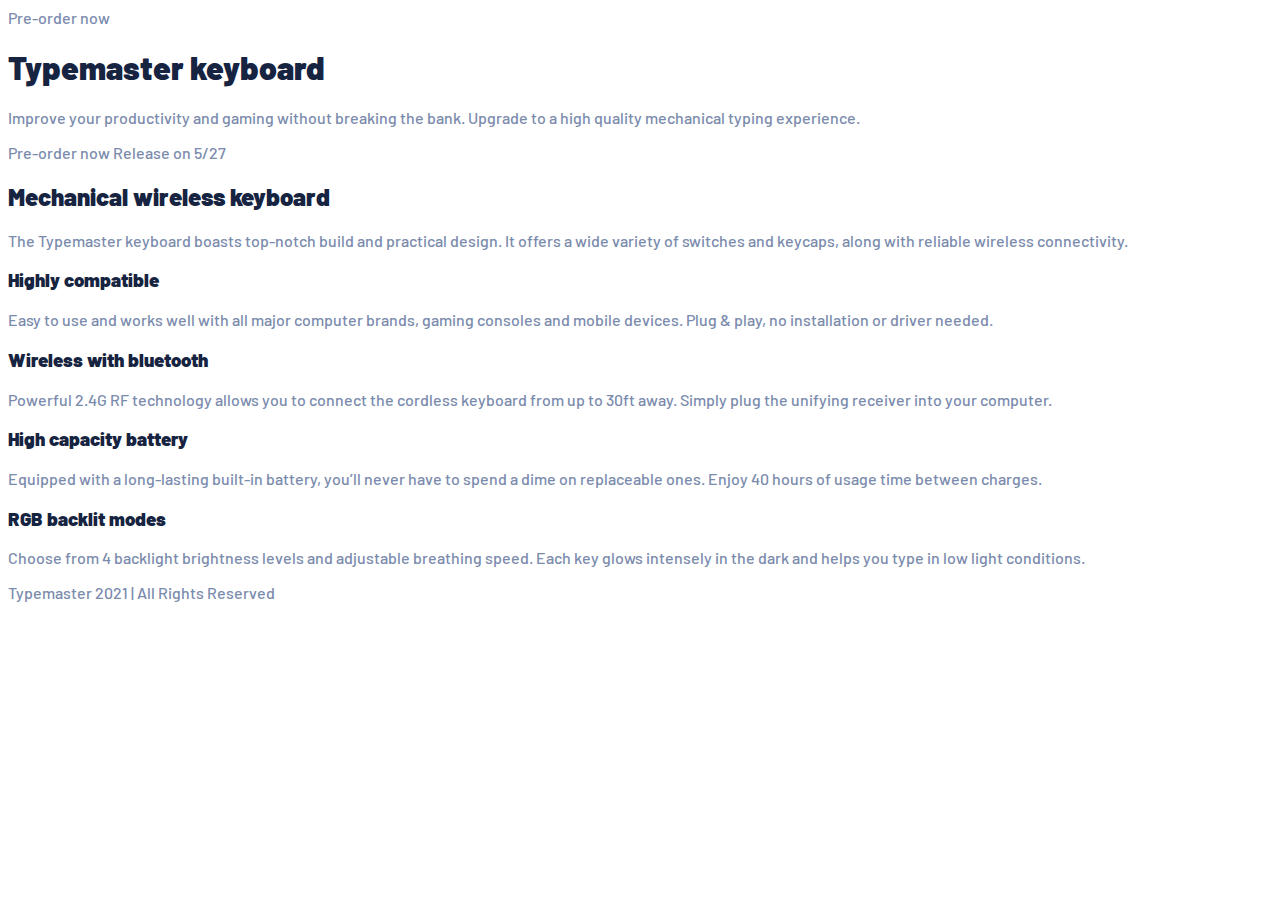
==== public/index.html @ 68cf11e6 "added <p> tag" ====
<!DOCTYPE html>
<html lang="en">
<head>
  <meta charset="UTF-8">
  <meta name="viewport" content="width=device-width, initial-scale=1.0">

  <link rel="icon" type="image/png" sizes="32x32" href="./assets/favicon-32x32.png">
  <link rel="stylesheet" href="css/styles.css">
  <link rel="preconnect" href="https://fonts.googleapis.com">
  <link rel="preconnect" href="https://fonts.gstatic.com" crossorigin>
  <link href="https://fonts.googleapis.com/css2?family=Barlow:wght@500;900&display=swap" rel="stylesheet">

  <title>Frontend Mentor | Typemaster pre-launch landing page</title>
</head>
<body>
  <nav>Pre-order now</nav>

  <header>
    <h1>Typemaster keyboard</h1>
    <p>
      Improve your productivity and gaming without breaking the bank. Upgrade to a high quality
      mechanical typing experience.
    </p>
    Pre-order now
    Release on 5/27
  </header>

  <section>
    <h2>Mechanical wireless keyboard</h2>
    <p>
      The Typemaster keyboard boasts top-notch build and practical design. It offers a wide variety
      of switches and keycaps, along with reliable wireless connectivity.
    </p>
  </section>

  <section class="features">
    <div class="feature">
      <h3>Highly compatible</h3>
      <p>
        Easy to use and works well with all major computer brands, gaming consoles and mobile devices.
        Plug & play, no installation or driver needed.
      </p>
    </div>
    <div class="feature">
      <h3>Wireless with bluetooth</h3>
      <p>
        Powerful 2.4G RF technology allows you to connect the cordless keyboard from up to 30ft away.
        Simply plug the unifying receiver into your computer.
      </p>
    </div>
    <div class="feature">
      <h3>High capacity battery</h3>
      <p>
        Equipped with a long-lasting built-in battery, you’ll never have to spend a dime on replaceable ones.
        Enjoy 40 hours of usage time between charges.
      </p>
    </div>
    <div class="feature">
      <h3>RGB backlit modes</h3>
      <p>
        Choose from 4 backlight brightness levels and adjustable breathing speed. Each key glows intensely in the dark and helps
        you type in low light conditions.
      </p>
    </div>
  </section>

  <footer>Typemaster 2021 | All Rights Reserved</footer>
</body>
</html>
---- public/css/styles.css ----
:root {
    --button-color: hsl(22, 89%, 52%);
    --button-color-active: hsl(22, 100%, 69%);
    --heading-font-color: hsl(220, 50%, 17%);
    --paragraph-font-color: hsl(221, 23%, 58%);
    --special-container-color: hsl(198, 28%, 93%);
    --bg-color: hsl(0, 0%, 100%);
}

h1, h2, h3 {
    font-family: 'Barlow', sans-serif;
    font-weight: 900;
    color: var(--heading-font-color);
}

body {
    font-family: 'Barlow', sans-serif;
    font-weight: 500;
    color: var(--paragraph-font-color);
    background-color: var(--bg-color);
}
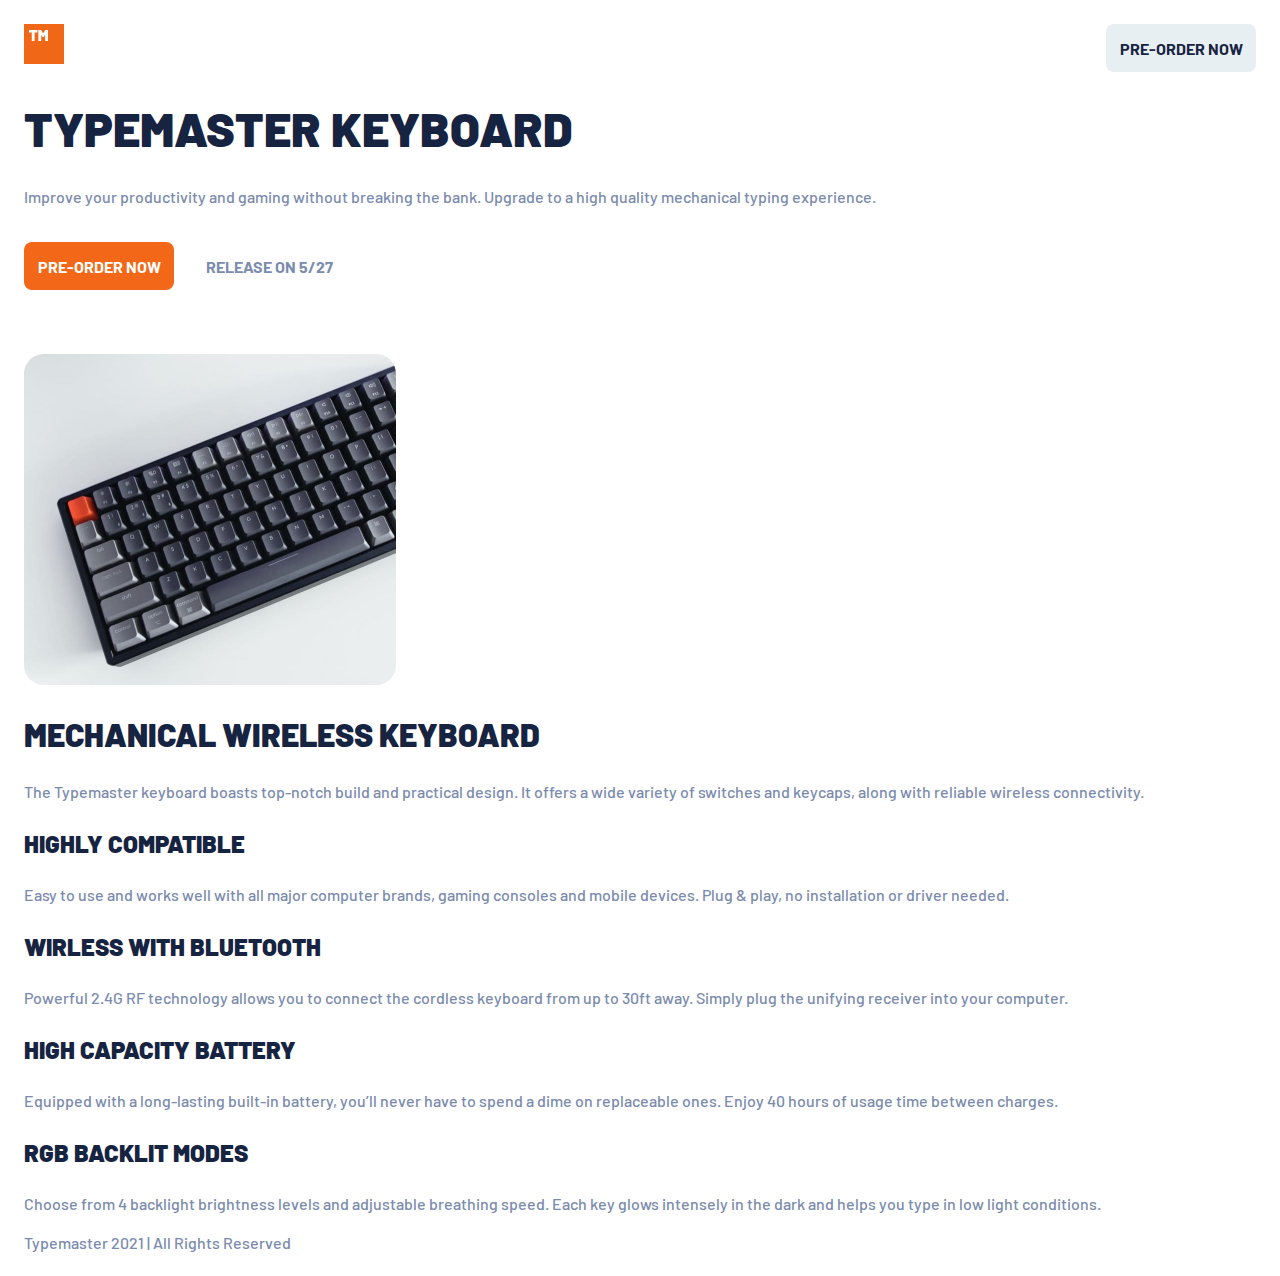
==== commit 30459a2f: "completed nav and header" ====
--- a/public/index.html
+++ b/public/index.html
@@ -8,25 +8,33 @@
   <link rel="stylesheet" href="css/styles.css">
   <link rel="preconnect" href="https://fonts.googleapis.com">
   <link rel="preconnect" href="https://fonts.gstatic.com" crossorigin>
-  <link href="https://fonts.googleapis.com/css2?family=Barlow:wght@500;900&display=swap" rel="stylesheet">
+  <link href="https://fonts.googleapis.com/css2?family=Barlow:wght@500;700;900&display=swap" rel="stylesheet">
 
   <title>Frontend Mentor | Typemaster pre-launch landing page</title>
 </head>
 <body>
-  <nav>Pre-order now</nav>
+  <nav>
+    <svg width="40" height="40" xmlns="http://www.w3.org/2000/svg"><g fill="none" fill-rule="evenodd"><path fill="#F16718" d="M0 0h40v40H0z"/><path d="M10.342 17c.182 0 .288-.11.288-.299v-8.03c0-.078.046-.125.122-.125h2.443c.182 0 .288-.11.288-.299V6.3c0-.189-.106-.299-.288-.299H5.288C5.106 6 5 6.11 5 6.299v1.948c0 .189.106.299.288.299h2.368c.076 0 .121.047.121.125v8.03c0 .189.106.299.288.299h2.277zm6.57 0c.183 0 .29-.11.29-.299v-5.547c0-.125.09-.141.151-.047l.94 1.619a.37.37 0 00.35.204h1.062a.37.37 0 00.35-.204l.94-1.619c.06-.094.152-.078.152.047v5.547c0 .189.106.299.288.299h2.277c.182 0 .288-.11.288-.299V6.3C24 6.11 23.894 6 23.712 6H21.45a.37.37 0 00-.349.204L19.265 9.3c-.045.094-.136.094-.182 0l-1.836-3.096a.37.37 0 00-.35-.204h-2.26c-.183 0-.289.11-.289.299V16.7c0 .189.106.299.289.299h2.276z" fill="#FFF" fill-rule="nonzero"/></g></svg>
+    <div class="button button-2">PRE-ORDER NOW</div>
+  </nav>
 
   <header>
-    <h1>Typemaster keyboard</h1>
+    <h1>TYPEMASTER KEYBOARD</h1>
     <p>
       Improve your productivity and gaming without breaking the bank. Upgrade to a high quality
       mechanical typing experience.
     </p>
-    Pre-order now
-    Release on 5/27
+    <div class="cta">
+      <div class="button button-1">PRE-ORDER NOW</div>
+      RELEASE ON 5/27
+    </div>
+    <div class="img-wrapper">
+      <img id="main-keyboard" src="assets\mobile\image-keyboard.jpg" alt="Keyboard">
+    </div>
   </header>
 
-  <section>
-    <h2>Mechanical wireless keyboard</h2>
+  <section class="about">
+    <h2>MECHANICAL WIRELESS KEYBOARD</h2>
     <p>
       The Typemaster keyboard boasts top-notch build and practical design. It offers a wide variety
       of switches and keycaps, along with reliable wireless connectivity.
@@ -35,28 +43,28 @@
 
   <section class="features">
     <div class="feature">
-      <h3>Highly compatible</h3>
+      <h3>HIGHLY COMPATIBLE</h3>
       <p>
         Easy to use and works well with all major computer brands, gaming consoles and mobile devices.
         Plug & play, no installation or driver needed.
       </p>
     </div>
     <div class="feature">
-      <h3>Wireless with bluetooth</h3>
+      <h3>WIRLESS WITH BLUETOOTH</h3>
       <p>
         Powerful 2.4G RF technology allows you to connect the cordless keyboard from up to 30ft away.
         Simply plug the unifying receiver into your computer.
       </p>
     </div>
     <div class="feature">
-      <h3>High capacity battery</h3>
+      <h3>HIGH CAPACITY BATTERY</h3>
       <p>
         Equipped with a long-lasting built-in battery, you’ll never have to spend a dime on replaceable ones.
         Enjoy 40 hours of usage time between charges.
       </p>
     </div>
     <div class="feature">
-      <h3>RGB backlit modes</h3>
+      <h3>RGB BACKLIT MODES</h3>
       <p>
         Choose from 4 backlight brightness levels and adjustable breathing speed. Each key glows intensely in the dark and helps
         you type in low light conditions.
@@ -64,6 +72,6 @@
     </div>
   </section>
 
-  <footer>Typemaster 2021 | All Rights Reserved</footer>
+  <footer><span>Typemaster 2021</span> | All Rights Reserved</footer>
 </body>
 </html>--- a/public/css/styles.css
+++ b/public/css/styles.css
@@ -13,9 +13,68 @@
     color: var(--heading-font-color);
 }
 
+h1 {
+    font-size: 3rem;
+    line-height: 3rem;
+}
+
+h2 {
+    font-size: 2rem;
+}
+
+h3 {
+    font-size: 1.5rem;
+}
+
+p {
+    line-height: 1.625rem;
+}
+
 body {
     font-family: 'Barlow', sans-serif;
     font-weight: 500;
     color: var(--paragraph-font-color);
     background-color: var(--bg-color);
+    margin: 1.5rem;
+}
+
+nav {
+    display: flex;
+    flex-direction: row;
+    justify-content: space-between;
+}
+
+#main-keyboard {
+    width: 372px;
+    height: 331px;
+    border-radius: 1.25rem;
+}
+
+.cta {
+    display: flex;
+    flex-direction: row;
+    align-items: center;
+    font-weight: 700;
+    margin: 2rem 0 4rem;
+}
+
+.button {
+    width: 150px;
+    height: 48px;
+    border-radius: 8px;
+    font-weight: 700;
+    display: flex;
+    justify-content: center;
+    align-items: center;
+}
+
+.button-1 {
+    background-color: var(--button-color);
+    color: var(--bg-color);
+    margin-right: 2rem;
+}
+
+.button-2 {
+    background-color: var(--special-container-color);
+    color: var(--heading-font-color);
 }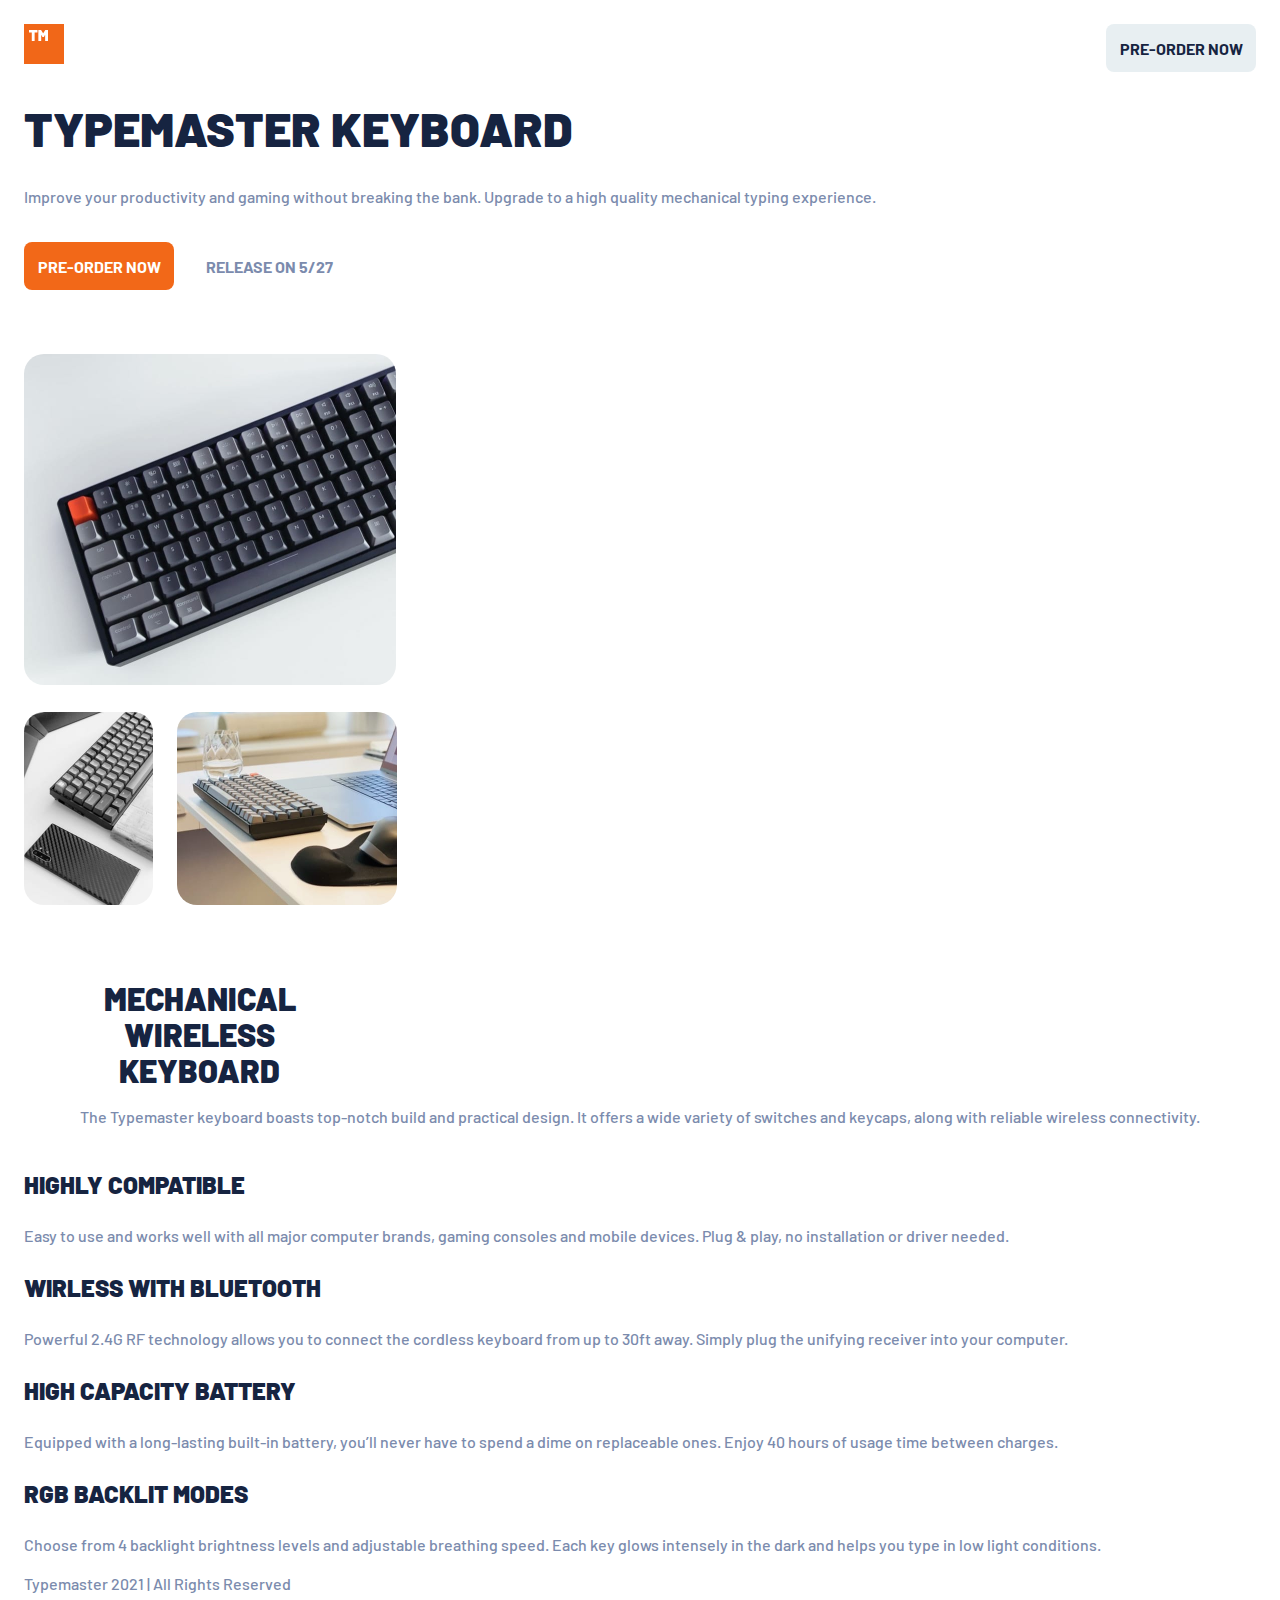
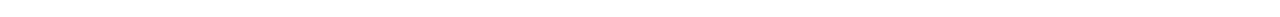
==== commit 7b36a2d3: "about section" ====
--- a/public/index.html
+++ b/public/index.html
@@ -28,13 +28,19 @@
       <div class="button button-1">PRE-ORDER NOW</div>
       RELEASE ON 5/27
     </div>
-    <div class="img-wrapper">
+    <div>
       <img id="main-keyboard" src="assets\mobile\image-keyboard.jpg" alt="Keyboard">
     </div>
   </header>
 
   <section class="about">
-    <h2>MECHANICAL WIRELESS KEYBOARD</h2>
+    <div class="img-wrapper">
+      <img id="phone-keyboard" src="assets\mobile\image-phone-and-keyboard.jpg" alt="Phone and Keyboard">
+      <img id="glass-keyboard" src="assets\mobile\image-glass-and-keyboard.jpg" alt="Keyboard and Glass">
+    </div>
+    <div class="about-h2">
+      <h2>MECHANICAL WIRELESS KEYBOARD</h2>
+    </div>
     <p>
       The Typemaster keyboard boasts top-notch build and practical design. It offers a wide variety
       of switches and keycaps, along with reliable wireless connectivity.
--- a/public/css/styles.css
+++ b/public/css/styles.css
@@ -20,6 +20,7 @@
 
 h2 {
     font-size: 2rem;
+    margin: 0;
 }
 
 h3 {
@@ -50,12 +51,37 @@
     border-radius: 1.25rem;
 }
 
+#phone-keyboard {
+    width: 129px;
+    height: 193px;
+    border-radius: 1.25rem;
+}
+
+#glass-keyboard {
+    width: 220px;
+    height: 193px;
+    border-radius: 1.25rem;
+    margin-left: 1.5rem;
+}
+
 .cta {
     display: flex;
     flex-direction: row;
     align-items: center;
     font-weight: 700;
     margin: 2rem 0 4rem;
+}
+
+.header-img-wrapper {
+    position: relative;
+}
+
+.img-wrapper {
+    display: flex;
+    flex-direction: row;
+    width: 129px;
+    height: 193px;
+    margin-top: 1.5rem;
 }
 
 .button {
@@ -77,4 +103,21 @@
 .button-2 {
     background-color: var(--special-container-color);
     color: var(--heading-font-color);
+}
+
+.about {
+    text-align: center;
+    overflow: hidden;
+}
+
+.about-h2 {
+    line-height: 2.25rem;
+    width: 255px;
+    height: 108px;
+    display: flex;
+    align-items: center;
+    justify-content: center;
+    margin-left: 3rem;
+    margin-top: 4.6875rem;
+    line-height: 2.25rem;
 }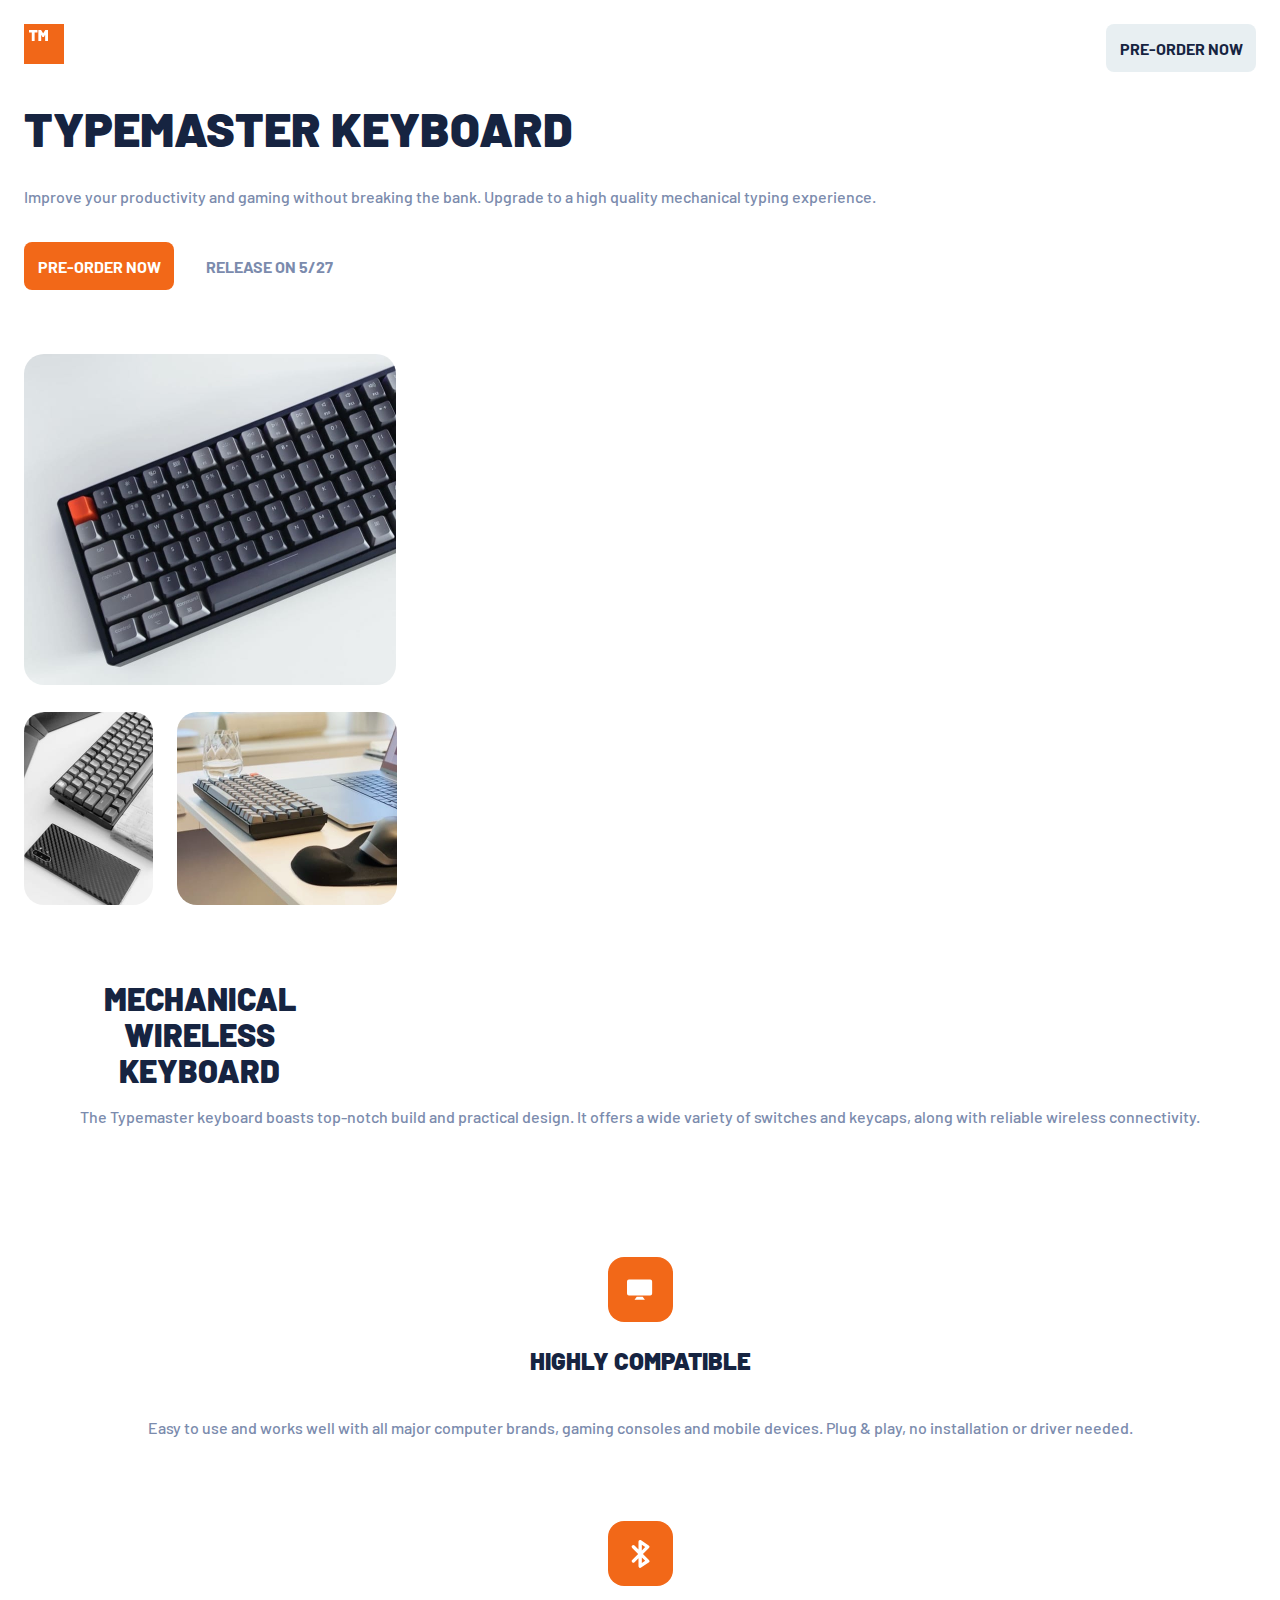
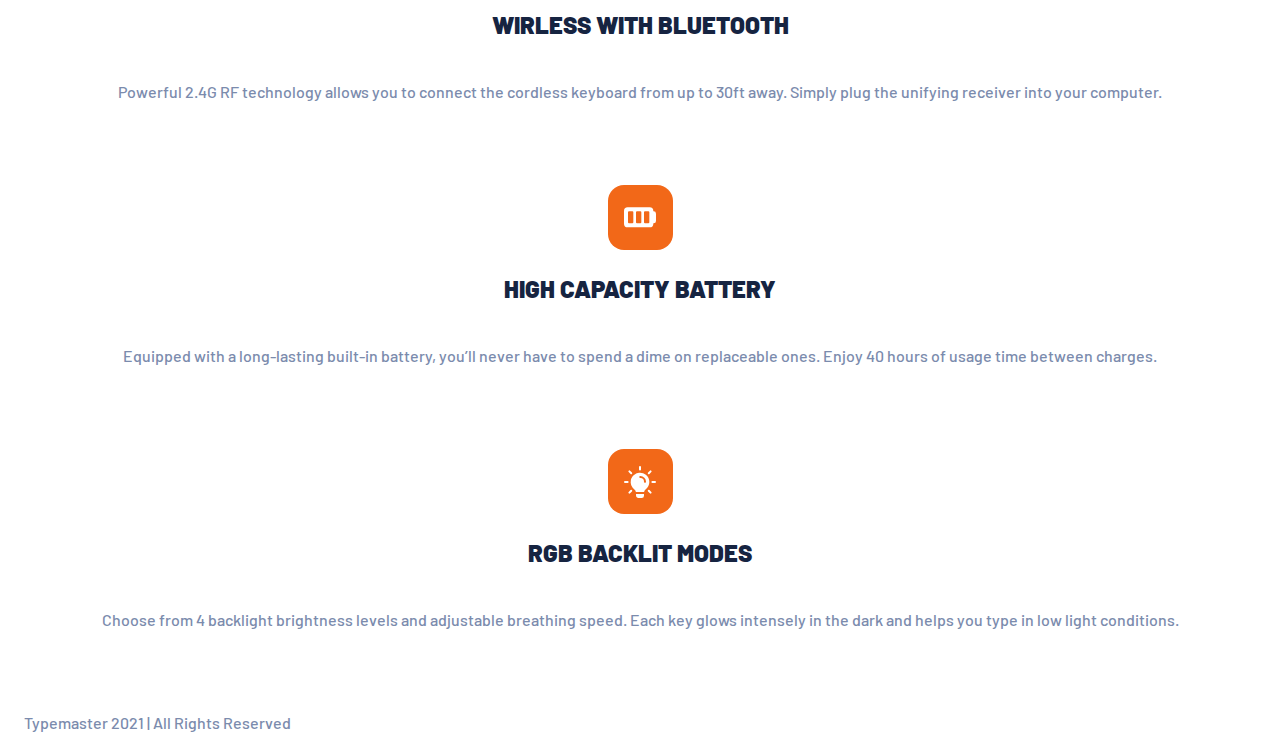
==== commit b3c0f4a6: "features sections completed" ====
--- a/public/index.html
+++ b/public/index.html
@@ -49,6 +49,9 @@
 
   <section class="features">
     <div class="feature">
+      <div class="icon">
+        <svg width="26" height="21" xmlns="http://www.w3.org/2000/svg"><path d="M15.673 17.755l2.253 2.939H7.51l2.253-2.939h5.91zM23.183.45a1.96 1.96 0 011.96 1.96v12.08a1.96 1.96 0 01-1.96 1.96H1.96A1.96 1.96 0 010 14.489V2.41A1.96 1.96 0 011.96.448z" fill="#FFF" fill-rule="nonzero"/></svg>
+      </div>
       <h3>HIGHLY COMPATIBLE</h3>
       <p>
         Easy to use and works well with all major computer brands, gaming consoles and mobile devices.
@@ -56,6 +59,9 @@
       </p>
     </div>
     <div class="feature">
+      <div class="icon">
+        <svg width="19" height="28" xmlns="http://www.w3.org/2000/svg"><path d="M11.947 13.93l5.974-5.999a1.653 1.653 0 00-.25-2.537L10.076.282a1.663 1.663 0 00-2.592 1.37v7.942L3.533 5.6a1.641 1.641 0 00-2.326-.01 1.652 1.652 0 00-.01 2.336l5.953 6.002-5.953 6.002a1.653 1.653 0 00.01 2.338 1.64 1.64 0 002.326-.01l3.95-3.994v7.941c0 .61.348 1.172.887 1.459a1.659 1.659 0 001.705-.09l7.596-5.11a1.655 1.655 0 00.25-2.538l-5.974-5.996zm-1.111-9.173l3.358 2.26-3.358 3.372V4.757zm0 18.348v-5.632l3.358 3.372-3.358 2.26z" fill="#FFF" fill-rule="nonzero"/></svg>
+      </div>
       <h3>WIRLESS WITH BLUETOOTH</h3>
       <p>
         Powerful 2.4G RF technology allows you to connect the cordless keyboard from up to 30ft away.
@@ -63,6 +69,9 @@
       </p>
     </div>
     <div class="feature">
+      <div class="icon">
+        <svg width="32" height="21" xmlns="http://www.w3.org/2000/svg"><path d="M29.655 4.333h-.322V4A3.67 3.67 0 0025.667.333h-22A3.67 3.67 0 000 4v12.667a3.67 3.67 0 003.667 3.666h22a3.67 3.67 0 003.666-3.666v-.334h.322A2.336 2.336 0 0031.988 14V6.667a2.336 2.336 0 00-2.333-2.334zm-20.322 11a1 1 0 01-1 1H5a1 1 0 01-1-1v-10a1 1 0 011-1h3.333a1 1 0 011 1v10zm8 0a1 1 0 01-1 1H13a1 1 0 01-1-1v-10a1 1 0 011-1h3.333a1 1 0 011 1v10zm8 0a1 1 0 01-1 1H21a1 1 0 01-1-1v-10a1 1 0 011-1h3.333a1 1 0 011 1v10z" fill="#FFF" fill-rule="nonzero"/></svg>
+      </div>
       <h3>HIGH CAPACITY BATTERY</h3>
       <p>
         Equipped with a long-lasting built-in battery, you’ll never have to spend a dime on replaceable ones.
@@ -70,6 +79,9 @@
       </p>
     </div>
     <div class="feature">
+      <div class="icon">
+        <svg width="32" height="32" xmlns="http://www.w3.org/2000/svg"><path d="M20 28v1.667A2.345 2.345 0 0117.667 32h-3.334C13.213 32 12 31.147 12 29.28V28h8zm5.47-3.947l1.845 1.846a1 1 0 11-1.415 1.414l-1.845-1.845a1 1 0 111.414-1.415zm-17.523 0a1 1 0 010 1.415L6.1 27.313a.997.997 0 01-1.414 0 1 1 0 010-1.414l1.845-1.846a1 1 0 011.415 0zM14 6.88c2.813-.6 5.693.093 7.88 1.867A9.297 9.297 0 0125.333 16c0 2.88-1.306 5.547-3.56 7.333-.92.72-1.52 1.654-1.706 2.667v.013C20.04 26 20.027 26 20 26h-8l-.047.002-.046.011V26c-.187-1.053-.734-1.96-1.52-2.547-2.907-2.2-4.267-5.8-3.52-9.426.733-3.534 3.6-6.414 7.133-7.147zM31 15a1 1 0 010 2h-2.61a1 1 0 010-2H31zM3.61 15a1 1 0 010 2H1a1 1 0 010-2h2.61zm12.723-5c-.546 0-1 .453-1 1 0 .547.454 1 1 1A3.665 3.665 0 0120 15.667c0 .546.453 1 1 1 .547 0 1-.454 1-1A5.679 5.679 0 0016.333 10zm10.982-5.315a1 1 0 010 1.415l-1.846 1.845a1.003 1.003 0 01-1.414 0 1 1 0 010-1.414L25.9 4.685a1 1 0 011.415 0zm-21.214 0l1.846 1.846a1 1 0 11-1.415 1.414L4.687 6.1A1 1 0 116.1 4.685zM16 0a1 1 0 011 1v2.61a1 1 0 01-2 0V1a1 1 0 011-1z" fill="#FFF" fill-rule="nonzero"/></svg>
+      </div>
       <h3>RGB BACKLIT MODES</h3>
       <p>
         Choose from 4 backlight brightness levels and adjustable breathing speed. Each key glows intensely in the dark and helps
--- a/public/css/styles.css
+++ b/public/css/styles.css
@@ -120,4 +120,26 @@
     margin-left: 3rem;
     margin-top: 4.6875rem;
     line-height: 2.25rem;
+}
+
+.features {
+    text-align: center;
+    margin-top: 6.9375rem;
+}
+
+.feature {
+    display: flex;
+    flex-direction: column;
+    align-items: center;
+    margin: 4rem 0;
+}
+
+.icon {
+    background-color: var(--button-color);
+    border-radius: 1rem;
+    width: 65px;
+    height: 65px;
+    display: flex;
+    align-items: center;
+    justify-content: center;
 }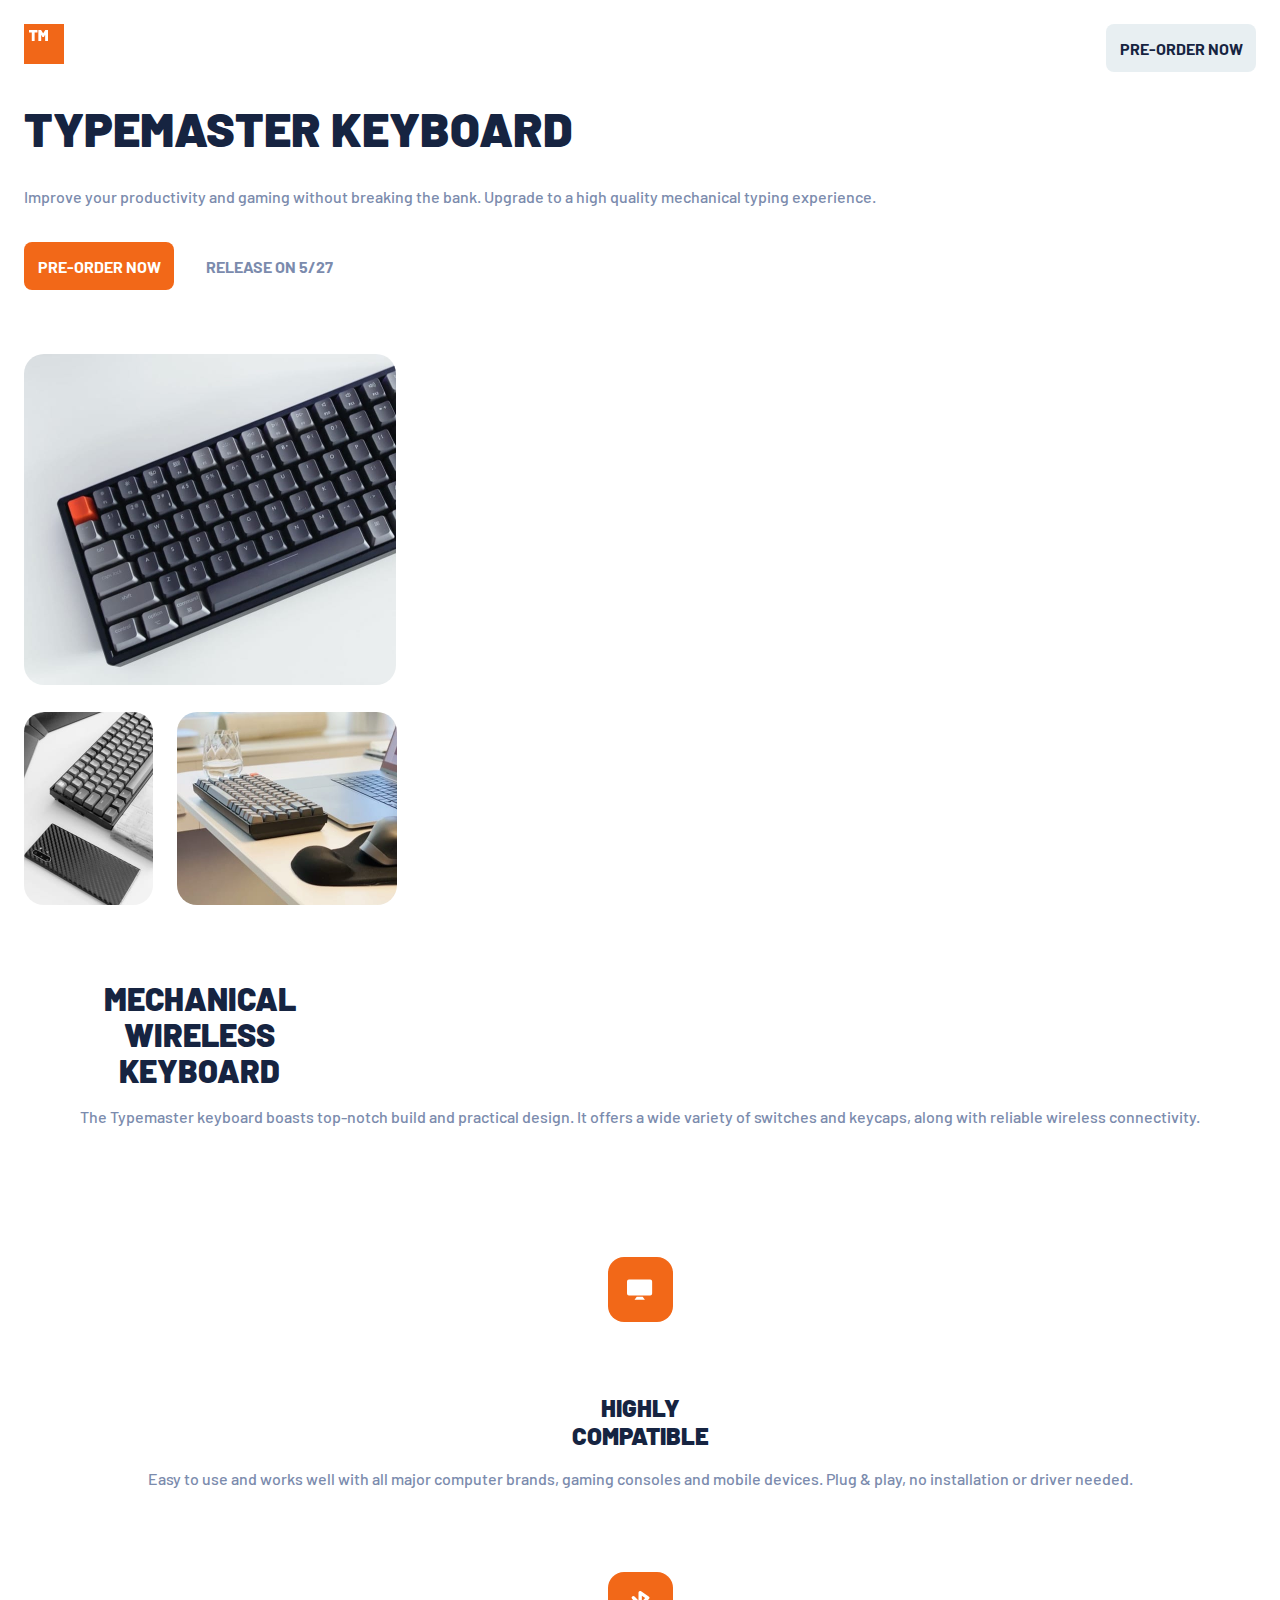
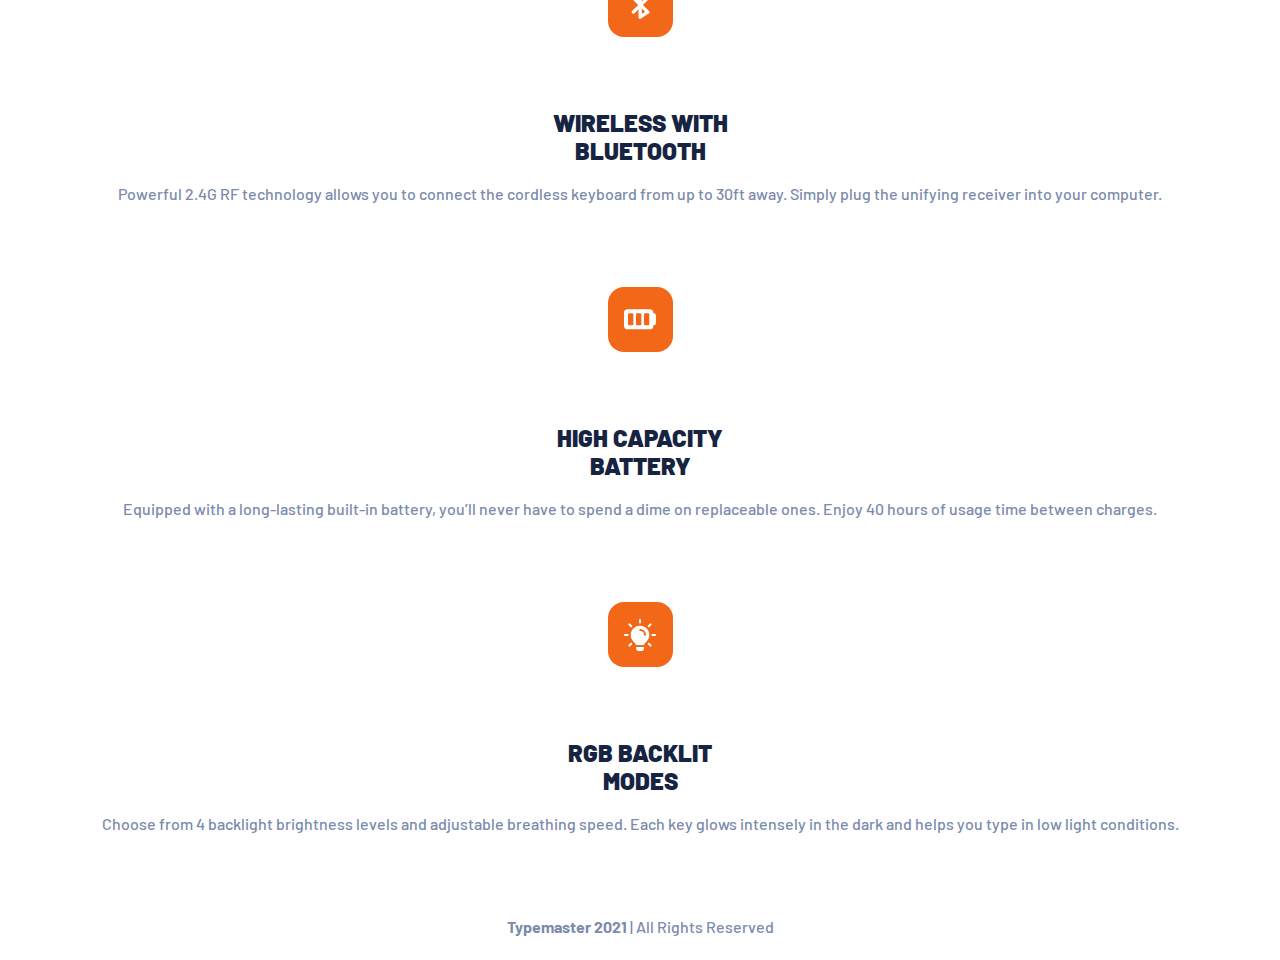
==== commit bf5f1920: "changed h3 style" ====
--- a/public/index.html
+++ b/public/index.html
@@ -52,7 +52,9 @@
       <div class="icon">
         <svg width="26" height="21" xmlns="http://www.w3.org/2000/svg"><path d="M15.673 17.755l2.253 2.939H7.51l2.253-2.939h5.91zM23.183.45a1.96 1.96 0 011.96 1.96v12.08a1.96 1.96 0 01-1.96 1.96H1.96A1.96 1.96 0 010 14.489V2.41A1.96 1.96 0 011.96.448z" fill="#FFF" fill-rule="nonzero"/></svg>
       </div>
-      <h3>HIGHLY COMPATIBLE</h3>
+      <div class="feature-h3">
+        <h3>HIGHLY COMPATIBLE</h3>
+      </div>
       <p>
         Easy to use and works well with all major computer brands, gaming consoles and mobile devices.
         Plug & play, no installation or driver needed.
@@ -62,7 +64,9 @@
       <div class="icon">
         <svg width="19" height="28" xmlns="http://www.w3.org/2000/svg"><path d="M11.947 13.93l5.974-5.999a1.653 1.653 0 00-.25-2.537L10.076.282a1.663 1.663 0 00-2.592 1.37v7.942L3.533 5.6a1.641 1.641 0 00-2.326-.01 1.652 1.652 0 00-.01 2.336l5.953 6.002-5.953 6.002a1.653 1.653 0 00.01 2.338 1.64 1.64 0 002.326-.01l3.95-3.994v7.941c0 .61.348 1.172.887 1.459a1.659 1.659 0 001.705-.09l7.596-5.11a1.655 1.655 0 00.25-2.538l-5.974-5.996zm-1.111-9.173l3.358 2.26-3.358 3.372V4.757zm0 18.348v-5.632l3.358 3.372-3.358 2.26z" fill="#FFF" fill-rule="nonzero"/></svg>
       </div>
-      <h3>WIRLESS WITH BLUETOOTH</h3>
+      <div class="feature-h3">
+        <h3>WIRELESS WITH BLUETOOTH</h3>
+      </div>
       <p>
         Powerful 2.4G RF technology allows you to connect the cordless keyboard from up to 30ft away.
         Simply plug the unifying receiver into your computer.
@@ -72,7 +76,9 @@
       <div class="icon">
         <svg width="32" height="21" xmlns="http://www.w3.org/2000/svg"><path d="M29.655 4.333h-.322V4A3.67 3.67 0 0025.667.333h-22A3.67 3.67 0 000 4v12.667a3.67 3.67 0 003.667 3.666h22a3.67 3.67 0 003.666-3.666v-.334h.322A2.336 2.336 0 0031.988 14V6.667a2.336 2.336 0 00-2.333-2.334zm-20.322 11a1 1 0 01-1 1H5a1 1 0 01-1-1v-10a1 1 0 011-1h3.333a1 1 0 011 1v10zm8 0a1 1 0 01-1 1H13a1 1 0 01-1-1v-10a1 1 0 011-1h3.333a1 1 0 011 1v10zm8 0a1 1 0 01-1 1H21a1 1 0 01-1-1v-10a1 1 0 011-1h3.333a1 1 0 011 1v10z" fill="#FFF" fill-rule="nonzero"/></svg>
       </div>
-      <h3>HIGH CAPACITY BATTERY</h3>
+      <div class="feature-h3">
+        <h3>HIGH CAPACITY BATTERY</h3>
+      </div>
       <p>
         Equipped with a long-lasting built-in battery, you’ll never have to spend a dime on replaceable ones.
         Enjoy 40 hours of usage time between charges.
@@ -82,7 +88,9 @@
       <div class="icon">
         <svg width="32" height="32" xmlns="http://www.w3.org/2000/svg"><path d="M20 28v1.667A2.345 2.345 0 0117.667 32h-3.334C13.213 32 12 31.147 12 29.28V28h8zm5.47-3.947l1.845 1.846a1 1 0 11-1.415 1.414l-1.845-1.845a1 1 0 111.414-1.415zm-17.523 0a1 1 0 010 1.415L6.1 27.313a.997.997 0 01-1.414 0 1 1 0 010-1.414l1.845-1.846a1 1 0 011.415 0zM14 6.88c2.813-.6 5.693.093 7.88 1.867A9.297 9.297 0 0125.333 16c0 2.88-1.306 5.547-3.56 7.333-.92.72-1.52 1.654-1.706 2.667v.013C20.04 26 20.027 26 20 26h-8l-.047.002-.046.011V26c-.187-1.053-.734-1.96-1.52-2.547-2.907-2.2-4.267-5.8-3.52-9.426.733-3.534 3.6-6.414 7.133-7.147zM31 15a1 1 0 010 2h-2.61a1 1 0 010-2H31zM3.61 15a1 1 0 010 2H1a1 1 0 010-2h2.61zm12.723-5c-.546 0-1 .453-1 1 0 .547.454 1 1 1A3.665 3.665 0 0120 15.667c0 .546.453 1 1 1 .547 0 1-.454 1-1A5.679 5.679 0 0016.333 10zm10.982-5.315a1 1 0 010 1.415l-1.846 1.845a1.003 1.003 0 01-1.414 0 1 1 0 010-1.414L25.9 4.685a1 1 0 011.415 0zm-21.214 0l1.846 1.846a1 1 0 11-1.415 1.414L4.687 6.1A1 1 0 116.1 4.685zM16 0a1 1 0 011 1v2.61a1 1 0 01-2 0V1a1 1 0 011-1z" fill="#FFF" fill-rule="nonzero"/></svg>
       </div>
-      <h3>RGB BACKLIT MODES</h3>
+      <div class="feature-h3">
+        <h3>RGB BACKLIT MODES</h3>
+      </div>
       <p>
         Choose from 4 backlight brightness levels and adjustable breathing speed. Each key glows intensely in the dark and helps
         you type in low light conditions.
--- a/public/css/styles.css
+++ b/public/css/styles.css
@@ -25,6 +25,7 @@
 
 h3 {
     font-size: 1.5rem;
+    line-height: 28px;
 }
 
 p {
@@ -134,6 +135,12 @@
     margin: 4rem 0;
 }
 
+.feature-h3 {
+    width: 219px;
+    height: 56px;
+    margin: 48px 0 24px;
+}
+
 .icon {
     background-color: var(--button-color);
     border-radius: 1rem;
@@ -142,4 +149,12 @@
     display: flex;
     align-items: center;
     justify-content: center;
+}
+
+span {
+    font-weight: 700;
+}
+
+footer {
+    text-align: center;
 }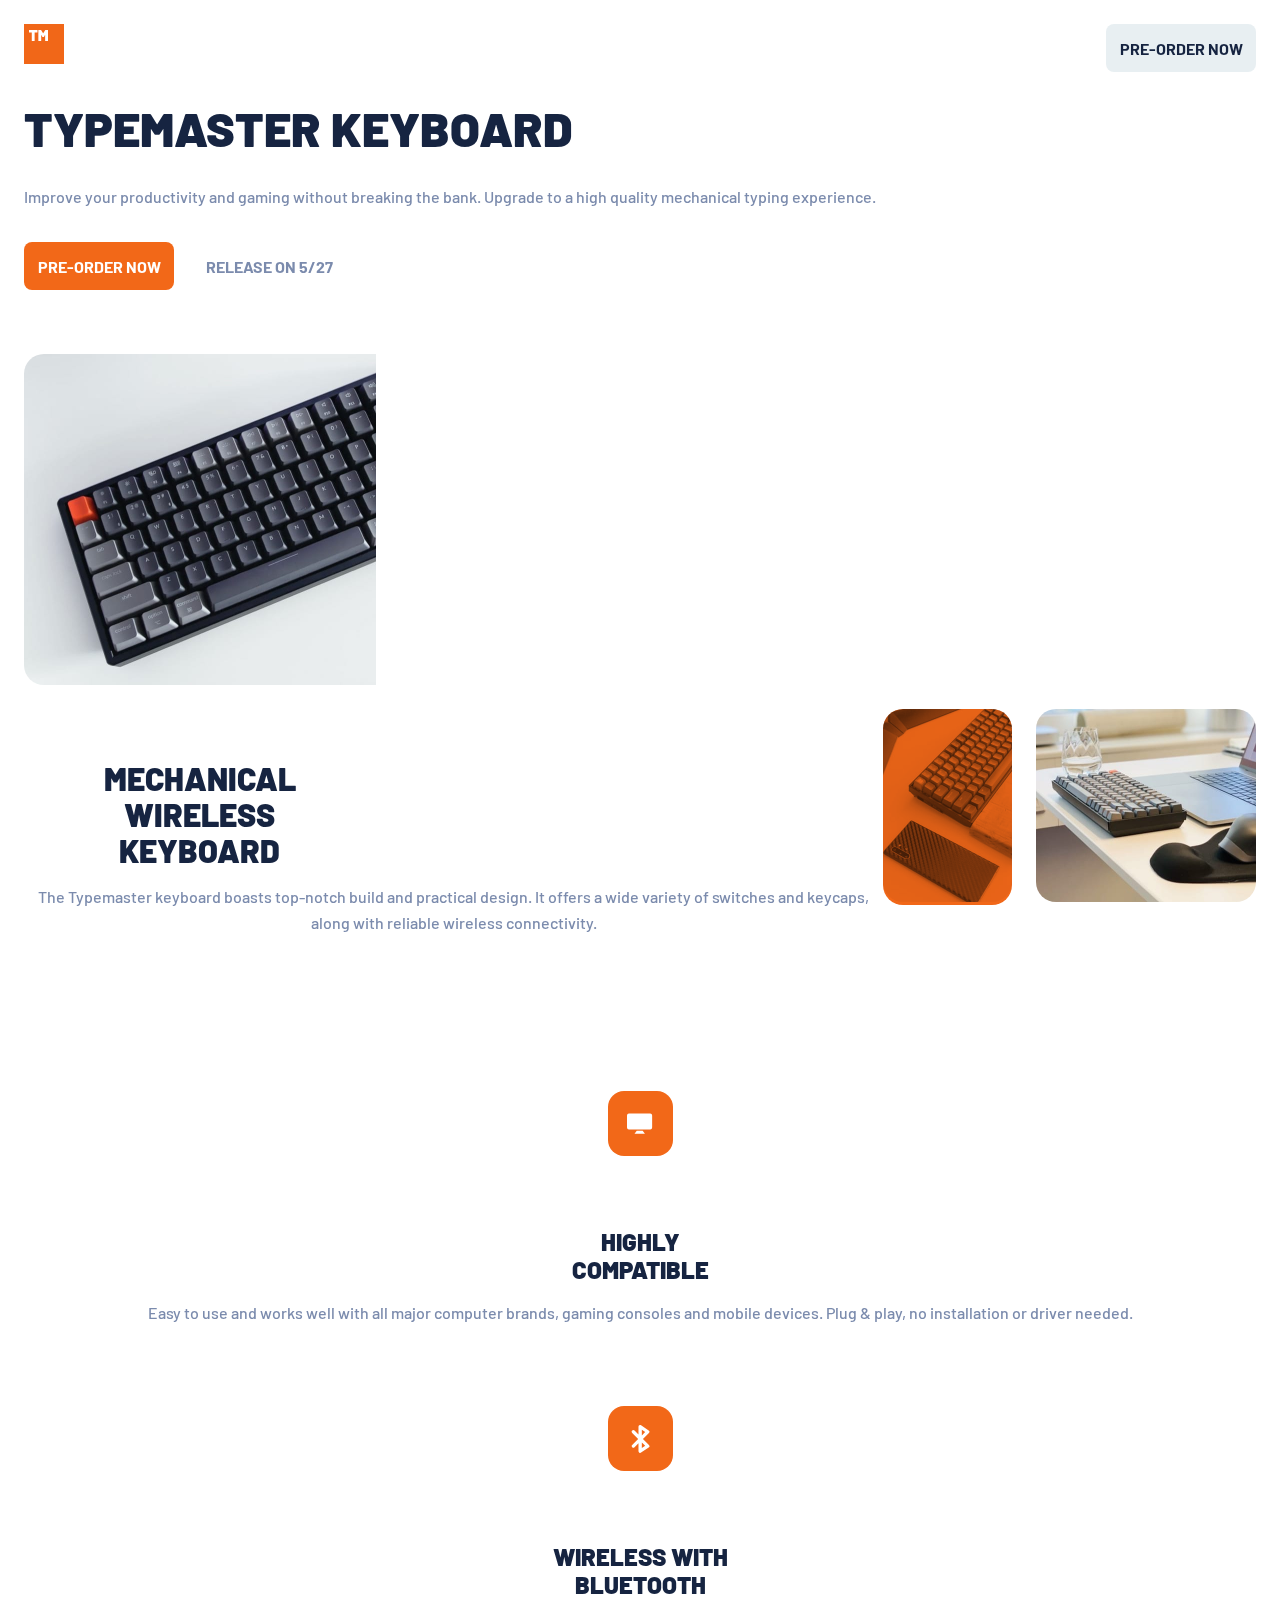
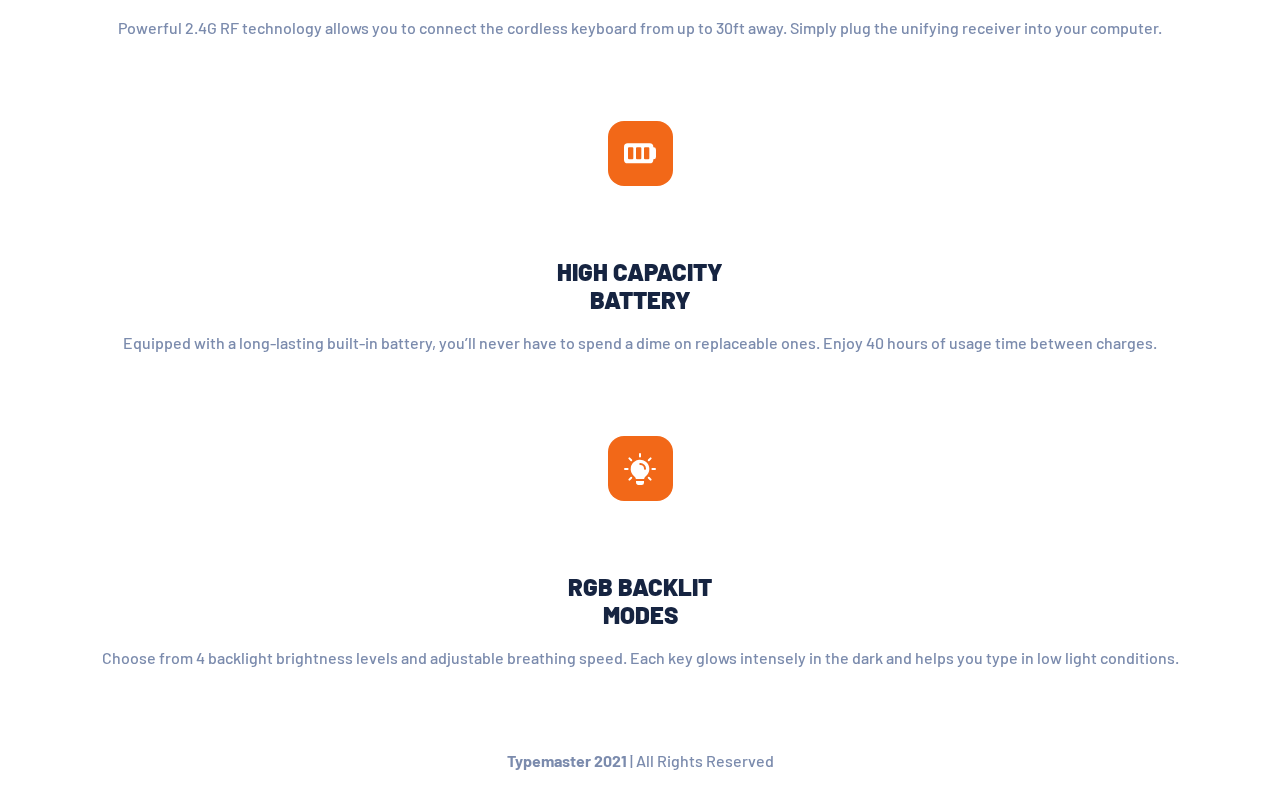
==== commit 102df397: "added tint to image and fixed location" ====
--- a/public/index.html
+++ b/public/index.html
@@ -28,14 +28,16 @@
       <div class="button button-1">PRE-ORDER NOW</div>
       RELEASE ON 5/27
     </div>
-    <div>
+    <div class="keyboard">
       <img id="main-keyboard" src="assets\mobile\image-keyboard.jpg" alt="Keyboard">
     </div>
   </header>
 
   <section class="about">
     <div class="img-wrapper">
-      <img id="phone-keyboard" src="assets\mobile\image-phone-and-keyboard.jpg" alt="Phone and Keyboard">
+      <div class="image-holder">
+        <img id="phone-keyboard" src="assets\mobile\image-phone-and-keyboard.jpg" alt="Phone and Keyboard">
+      </div>
       <img id="glass-keyboard" src="assets\mobile\image-glass-and-keyboard.jpg" alt="Keyboard and Glass">
     </div>
     <div class="about-h2">
--- a/public/css/styles.css
+++ b/public/css/styles.css
@@ -46,6 +46,12 @@
     justify-content: space-between;
 }
 
+.keyboard {
+    width: 352px;
+    height: 331px;
+    overflow: hidden;
+}
+
 #main-keyboard {
     width: 372px;
     height: 331px;
@@ -55,6 +61,14 @@
 #phone-keyboard {
     width: 129px;
     height: 193px;
+    mix-blend-mode: multiply;
+    border-radius: 1.25rem;
+    opacity: 0.75;
+}
+
+.image-holder {
+    background-color: #F16718;
+    width: min-content;
     border-radius: 1.25rem;
 }
 
@@ -80,9 +94,8 @@
 .img-wrapper {
     display: flex;
     flex-direction: row;
-    width: 129px;
-    height: 193px;
-    margin-top: 1.5rem;
+    float: right;
+    margin: 1.5rem 0 4.6875rem;
 }
 
 .button {
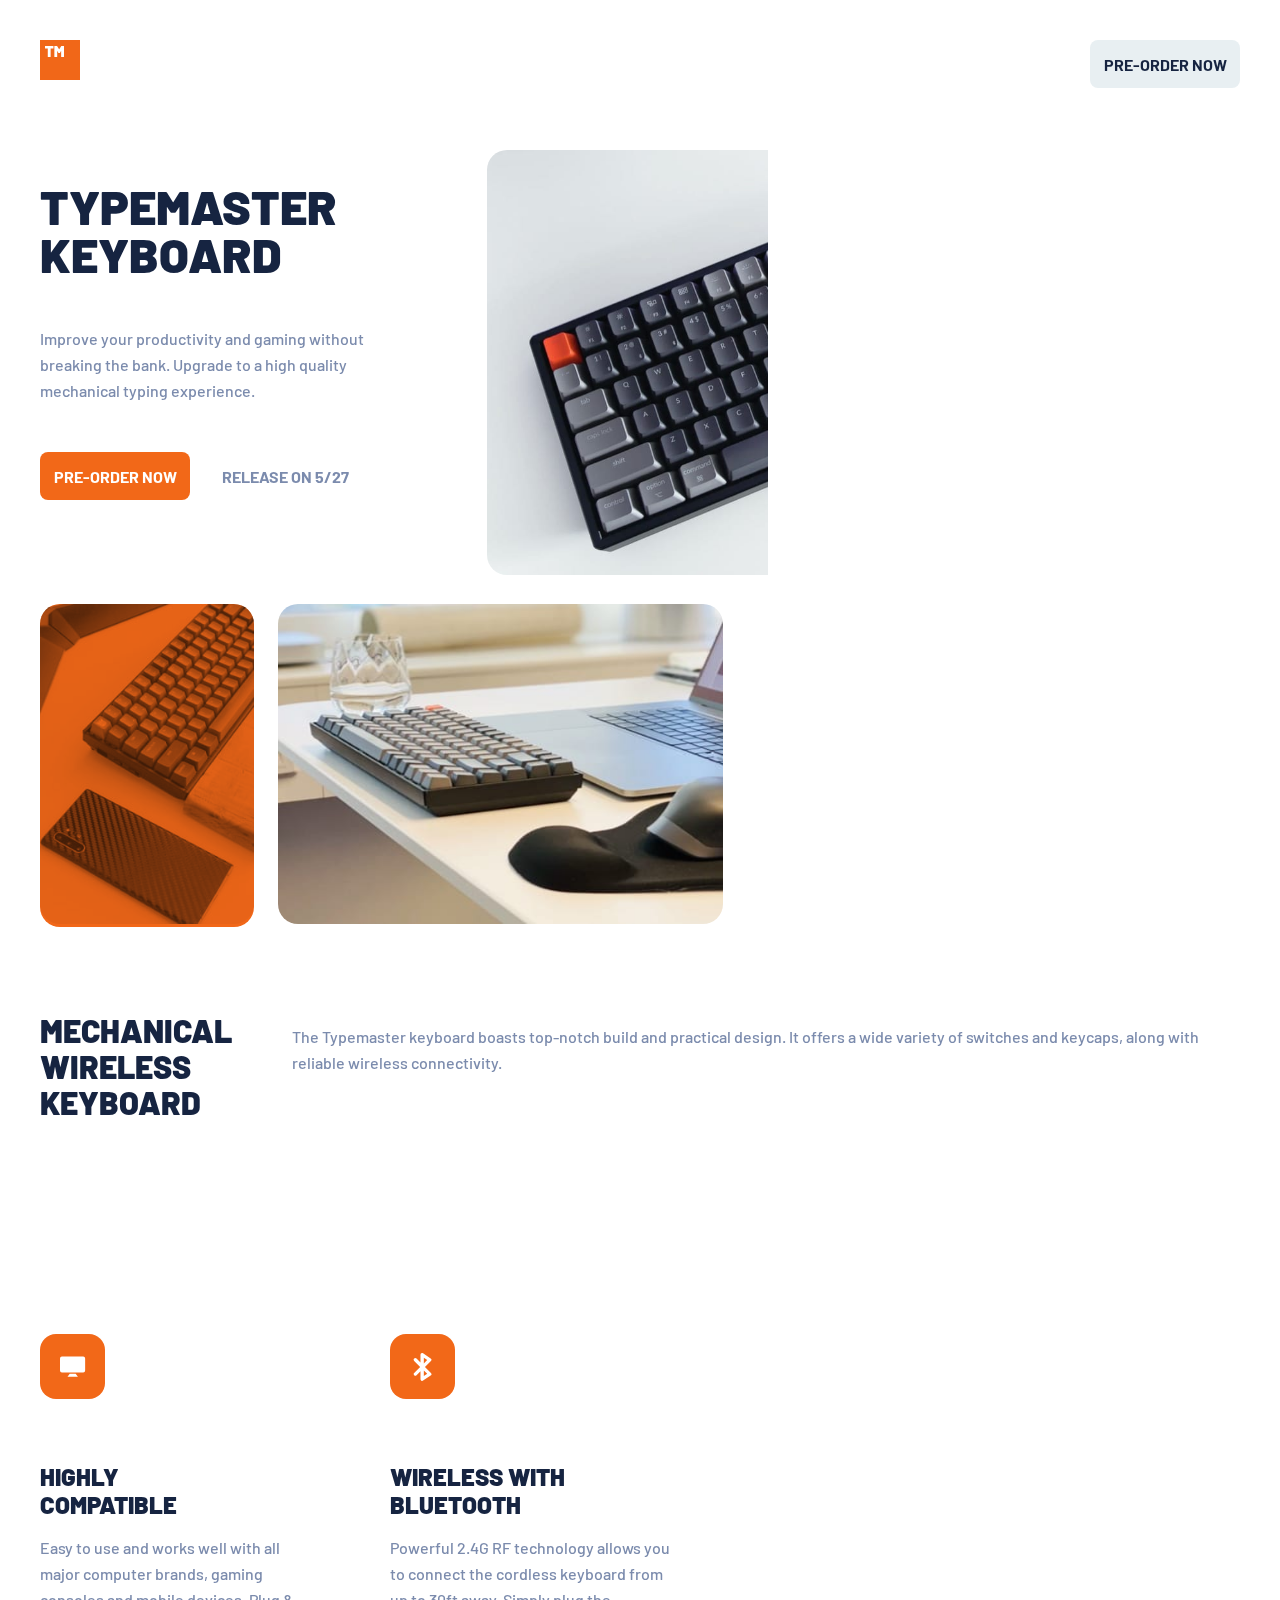
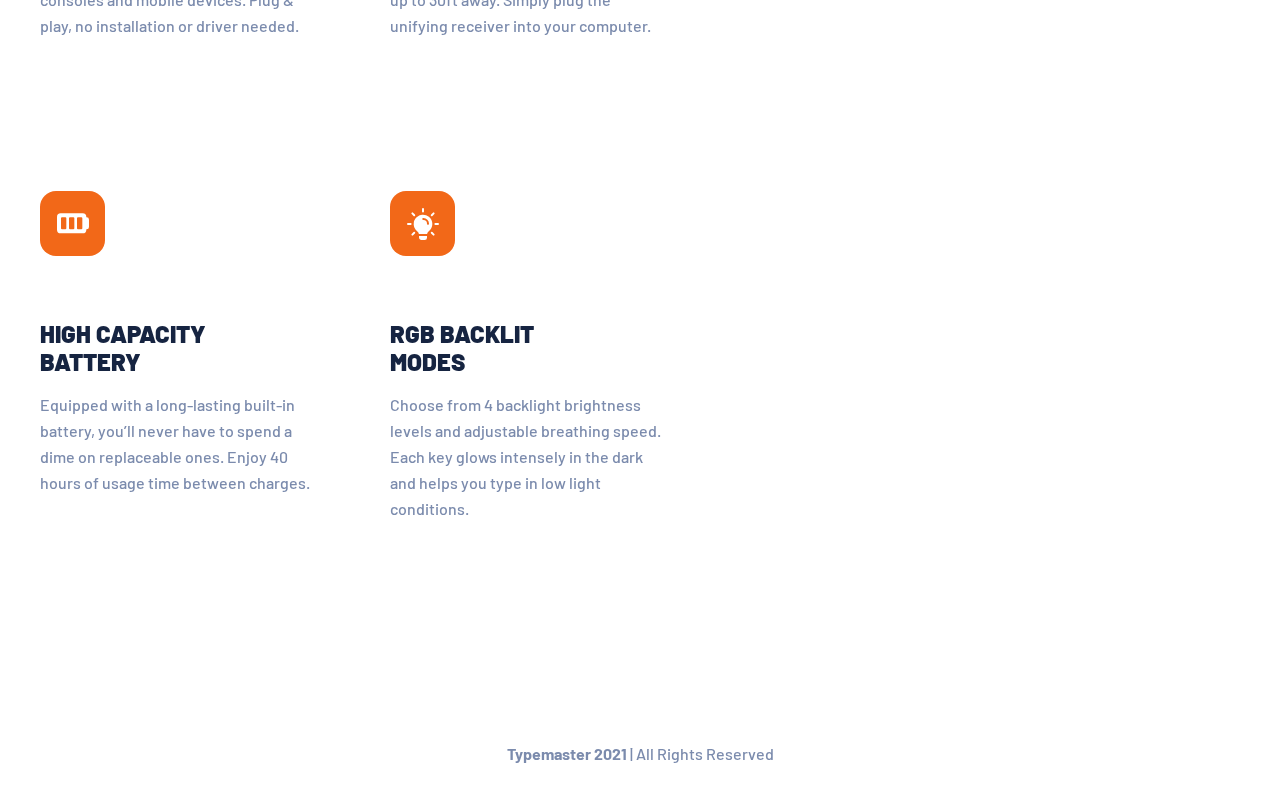
==== commit ba88c0a1: "added tablet style" ====
--- a/public/index.html
+++ b/public/index.html
@@ -19,14 +19,16 @@
   </nav>
 
   <header>
-    <h1>TYPEMASTER KEYBOARD</h1>
-    <p>
-      Improve your productivity and gaming without breaking the bank. Upgrade to a high quality
-      mechanical typing experience.
-    </p>
-    <div class="cta">
-      <div class="button button-1">PRE-ORDER NOW</div>
-      RELEASE ON 5/27
+    <div class="header-blurb">
+      <h1>TYPEMASTER KEYBOARD</h1>
+      <p>
+        Improve your productivity and gaming without breaking the bank. Upgrade to a high quality
+        mechanical typing experience.
+      </p>
+      <div class="cta">
+        <div class="button button-1">PRE-ORDER NOW</div>
+        RELEASE ON 5/27
+      </div>
     </div>
     <div class="keyboard">
       <img id="main-keyboard" src="assets\mobile\image-keyboard.jpg" alt="Keyboard">
@@ -40,63 +42,69 @@
       </div>
       <img id="glass-keyboard" src="assets\mobile\image-glass-and-keyboard.jpg" alt="Keyboard and Glass">
     </div>
-    <div class="about-h2">
-      <h2>MECHANICAL WIRELESS KEYBOARD</h2>
+    <div class="about-blurb">
+      <div class="about-h2">
+        <h2>MECHANICAL WIRELESS KEYBOARD</h2>
+      </div>
+      <p>
+        The Typemaster keyboard boasts top-notch build and practical design. It offers a wide variety
+        of switches and keycaps, along with reliable wireless connectivity.
+      </p>
     </div>
-    <p>
-      The Typemaster keyboard boasts top-notch build and practical design. It offers a wide variety
-      of switches and keycaps, along with reliable wireless connectivity.
-    </p>
   </section>
 
   <section class="features">
-    <div class="feature">
-      <div class="icon">
-        <svg width="26" height="21" xmlns="http://www.w3.org/2000/svg"><path d="M15.673 17.755l2.253 2.939H7.51l2.253-2.939h5.91zM23.183.45a1.96 1.96 0 011.96 1.96v12.08a1.96 1.96 0 01-1.96 1.96H1.96A1.96 1.96 0 010 14.489V2.41A1.96 1.96 0 011.96.448z" fill="#FFF" fill-rule="nonzero"/></svg>
+    <div class="row">
+      <div class="feature">
+        <div class="icon">
+          <svg width="26" height="21" xmlns="http://www.w3.org/2000/svg"><path d="M15.673 17.755l2.253 2.939H7.51l2.253-2.939h5.91zM23.183.45a1.96 1.96 0 011.96 1.96v12.08a1.96 1.96 0 01-1.96 1.96H1.96A1.96 1.96 0 010 14.489V2.41A1.96 1.96 0 011.96.448z" fill="#FFF" fill-rule="nonzero"/></svg>
+        </div>
+        <div class="feature-h3">
+          <h3>HIGHLY COMPATIBLE</h3>
+        </div>
+        <p>
+          Easy to use and works well with all major computer brands, gaming consoles and mobile devices.
+          Plug & play, no installation or driver needed.
+        </p>
       </div>
-      <div class="feature-h3">
-        <h3>HIGHLY COMPATIBLE</h3>
+      <div class="feature">
+        <div class="icon">
+          <svg width="19" height="28" xmlns="http://www.w3.org/2000/svg"><path d="M11.947 13.93l5.974-5.999a1.653 1.653 0 00-.25-2.537L10.076.282a1.663 1.663 0 00-2.592 1.37v7.942L3.533 5.6a1.641 1.641 0 00-2.326-.01 1.652 1.652 0 00-.01 2.336l5.953 6.002-5.953 6.002a1.653 1.653 0 00.01 2.338 1.64 1.64 0 002.326-.01l3.95-3.994v7.941c0 .61.348 1.172.887 1.459a1.659 1.659 0 001.705-.09l7.596-5.11a1.655 1.655 0 00.25-2.538l-5.974-5.996zm-1.111-9.173l3.358 2.26-3.358 3.372V4.757zm0 18.348v-5.632l3.358 3.372-3.358 2.26z" fill="#FFF" fill-rule="nonzero"/></svg>
+        </div>
+        <div class="feature-h3">
+          <h3>WIRELESS WITH BLUETOOTH</h3>
+        </div>
+        <p>
+          Powerful 2.4G RF technology allows you to connect the cordless keyboard from up to 30ft away.
+          Simply plug the unifying receiver into your computer.
+        </p>
       </div>
-      <p>
-        Easy to use and works well with all major computer brands, gaming consoles and mobile devices.
-        Plug & play, no installation or driver needed.
-      </p>
     </div>
-    <div class="feature">
-      <div class="icon">
-        <svg width="19" height="28" xmlns="http://www.w3.org/2000/svg"><path d="M11.947 13.93l5.974-5.999a1.653 1.653 0 00-.25-2.537L10.076.282a1.663 1.663 0 00-2.592 1.37v7.942L3.533 5.6a1.641 1.641 0 00-2.326-.01 1.652 1.652 0 00-.01 2.336l5.953 6.002-5.953 6.002a1.653 1.653 0 00.01 2.338 1.64 1.64 0 002.326-.01l3.95-3.994v7.941c0 .61.348 1.172.887 1.459a1.659 1.659 0 001.705-.09l7.596-5.11a1.655 1.655 0 00.25-2.538l-5.974-5.996zm-1.111-9.173l3.358 2.26-3.358 3.372V4.757zm0 18.348v-5.632l3.358 3.372-3.358 2.26z" fill="#FFF" fill-rule="nonzero"/></svg>
+    <div class="row">
+      <div class="feature">
+        <div class="icon">
+          <svg width="32" height="21" xmlns="http://www.w3.org/2000/svg"><path d="M29.655 4.333h-.322V4A3.67 3.67 0 0025.667.333h-22A3.67 3.67 0 000 4v12.667a3.67 3.67 0 003.667 3.666h22a3.67 3.67 0 003.666-3.666v-.334h.322A2.336 2.336 0 0031.988 14V6.667a2.336 2.336 0 00-2.333-2.334zm-20.322 11a1 1 0 01-1 1H5a1 1 0 01-1-1v-10a1 1 0 011-1h3.333a1 1 0 011 1v10zm8 0a1 1 0 01-1 1H13a1 1 0 01-1-1v-10a1 1 0 011-1h3.333a1 1 0 011 1v10zm8 0a1 1 0 01-1 1H21a1 1 0 01-1-1v-10a1 1 0 011-1h3.333a1 1 0 011 1v10z" fill="#FFF" fill-rule="nonzero"/></svg>
+        </div>
+        <div class="feature-h3">
+          <h3>HIGH CAPACITY BATTERY</h3>
+        </div>
+        <p>
+          Equipped with a long-lasting built-in battery, you’ll never have to spend a dime on replaceable ones.
+          Enjoy 40 hours of usage time between charges.
+        </p>
       </div>
-      <div class="feature-h3">
-        <h3>WIRELESS WITH BLUETOOTH</h3>
+      <div class="feature">
+        <div class="icon">
+          <svg width="32" height="32" xmlns="http://www.w3.org/2000/svg"><path d="M20 28v1.667A2.345 2.345 0 0117.667 32h-3.334C13.213 32 12 31.147 12 29.28V28h8zm5.47-3.947l1.845 1.846a1 1 0 11-1.415 1.414l-1.845-1.845a1 1 0 111.414-1.415zm-17.523 0a1 1 0 010 1.415L6.1 27.313a.997.997 0 01-1.414 0 1 1 0 010-1.414l1.845-1.846a1 1 0 011.415 0zM14 6.88c2.813-.6 5.693.093 7.88 1.867A9.297 9.297 0 0125.333 16c0 2.88-1.306 5.547-3.56 7.333-.92.72-1.52 1.654-1.706 2.667v.013C20.04 26 20.027 26 20 26h-8l-.047.002-.046.011V26c-.187-1.053-.734-1.96-1.52-2.547-2.907-2.2-4.267-5.8-3.52-9.426.733-3.534 3.6-6.414 7.133-7.147zM31 15a1 1 0 010 2h-2.61a1 1 0 010-2H31zM3.61 15a1 1 0 010 2H1a1 1 0 010-2h2.61zm12.723-5c-.546 0-1 .453-1 1 0 .547.454 1 1 1A3.665 3.665 0 0120 15.667c0 .546.453 1 1 1 .547 0 1-.454 1-1A5.679 5.679 0 0016.333 10zm10.982-5.315a1 1 0 010 1.415l-1.846 1.845a1.003 1.003 0 01-1.414 0 1 1 0 010-1.414L25.9 4.685a1 1 0 011.415 0zm-21.214 0l1.846 1.846a1 1 0 11-1.415 1.414L4.687 6.1A1 1 0 116.1 4.685zM16 0a1 1 0 011 1v2.61a1 1 0 01-2 0V1a1 1 0 011-1z" fill="#FFF" fill-rule="nonzero"/></svg>
+        </div>
+        <div class="feature-h3">
+          <h3>RGB BACKLIT MODES</h3>
+        </div>
+        <p>
+          Choose from 4 backlight brightness levels and adjustable breathing speed. Each key glows intensely in the dark and helps
+          you type in low light conditions.
+        </p>
       </div>
-      <p>
-        Powerful 2.4G RF technology allows you to connect the cordless keyboard from up to 30ft away.
-        Simply plug the unifying receiver into your computer.
-      </p>
-    </div>
-    <div class="feature">
-      <div class="icon">
-        <svg width="32" height="21" xmlns="http://www.w3.org/2000/svg"><path d="M29.655 4.333h-.322V4A3.67 3.67 0 0025.667.333h-22A3.67 3.67 0 000 4v12.667a3.67 3.67 0 003.667 3.666h22a3.67 3.67 0 003.666-3.666v-.334h.322A2.336 2.336 0 0031.988 14V6.667a2.336 2.336 0 00-2.333-2.334zm-20.322 11a1 1 0 01-1 1H5a1 1 0 01-1-1v-10a1 1 0 011-1h3.333a1 1 0 011 1v10zm8 0a1 1 0 01-1 1H13a1 1 0 01-1-1v-10a1 1 0 011-1h3.333a1 1 0 011 1v10zm8 0a1 1 0 01-1 1H21a1 1 0 01-1-1v-10a1 1 0 011-1h3.333a1 1 0 011 1v10z" fill="#FFF" fill-rule="nonzero"/></svg>
-      </div>
-      <div class="feature-h3">
-        <h3>HIGH CAPACITY BATTERY</h3>
-      </div>
-      <p>
-        Equipped with a long-lasting built-in battery, you’ll never have to spend a dime on replaceable ones.
-        Enjoy 40 hours of usage time between charges.
-      </p>
-    </div>
-    <div class="feature">
-      <div class="icon">
-        <svg width="32" height="32" xmlns="http://www.w3.org/2000/svg"><path d="M20 28v1.667A2.345 2.345 0 0117.667 32h-3.334C13.213 32 12 31.147 12 29.28V28h8zm5.47-3.947l1.845 1.846a1 1 0 11-1.415 1.414l-1.845-1.845a1 1 0 111.414-1.415zm-17.523 0a1 1 0 010 1.415L6.1 27.313a.997.997 0 01-1.414 0 1 1 0 010-1.414l1.845-1.846a1 1 0 011.415 0zM14 6.88c2.813-.6 5.693.093 7.88 1.867A9.297 9.297 0 0125.333 16c0 2.88-1.306 5.547-3.56 7.333-.92.72-1.52 1.654-1.706 2.667v.013C20.04 26 20.027 26 20 26h-8l-.047.002-.046.011V26c-.187-1.053-.734-1.96-1.52-2.547-2.907-2.2-4.267-5.8-3.52-9.426.733-3.534 3.6-6.414 7.133-7.147zM31 15a1 1 0 010 2h-2.61a1 1 0 010-2H31zM3.61 15a1 1 0 010 2H1a1 1 0 010-2h2.61zm12.723-5c-.546 0-1 .453-1 1 0 .547.454 1 1 1A3.665 3.665 0 0120 15.667c0 .546.453 1 1 1 .547 0 1-.454 1-1A5.679 5.679 0 0016.333 10zm10.982-5.315a1 1 0 010 1.415l-1.846 1.845a1.003 1.003 0 01-1.414 0 1 1 0 010-1.414L25.9 4.685a1 1 0 011.415 0zm-21.214 0l1.846 1.846a1 1 0 11-1.415 1.414L4.687 6.1A1 1 0 116.1 4.685zM16 0a1 1 0 011 1v2.61a1 1 0 01-2 0V1a1 1 0 011-1z" fill="#FFF" fill-rule="nonzero"/></svg>
-      </div>
-      <div class="feature-h3">
-        <h3>RGB BACKLIT MODES</h3>
-      </div>
-      <p>
-        Choose from 4 backlight brightness levels and adjustable breathing speed. Each key glows intensely in the dark and helps
-        you type in low light conditions.
-      </p>
     </div>
   </section>
 
--- a/public/css/styles.css
+++ b/public/css/styles.css
@@ -38,6 +38,8 @@
     color: var(--paragraph-font-color);
     background-color: var(--bg-color);
     margin: 1.5rem;
+    position: relative;
+    z-index: -1;
 }
 
 nav {
@@ -47,7 +49,7 @@
 }
 
 .keyboard {
-    width: 352px;
+    width: 351px;
     height: 331px;
     overflow: hidden;
 }
@@ -96,6 +98,8 @@
     flex-direction: row;
     float: right;
     margin: 1.5rem 0 4.6875rem;
+    position: absolute;
+    left: -4.125rem;
 }
 
 .button {
@@ -131,8 +135,7 @@
     display: flex;
     align-items: center;
     justify-content: center;
-    margin-left: 3rem;
-    margin-top: 4.6875rem;
+    margin: 18.6875rem 0 0 3rem;
     line-height: 2.25rem;
 }
 
@@ -170,4 +173,86 @@
 
 footer {
     text-align: center;
+}
+
+@media only screen and (min-width: 768px) {
+    body{
+        margin: 2.5rem;
+    }
+
+    header {
+        display: flex;
+        margin-top: 62px;
+    }
+
+    .header-blurb {
+        display: flex;
+        flex-direction: column;
+        width: 339px;
+    }
+
+    .keyboard {
+        width: 281px;
+        height: 425px;
+        position: absolute;
+        z-index: 2;
+        left: 27.9375rem;
+    }
+
+    #main-keyboard {
+        width: 478px;
+        height: 425px;
+    }
+
+    .img-wrapper {
+        margin-top: 2.5rem;
+        left: 0;
+    }
+
+    #phone-keyboard {
+        width: 214px;
+        height: 320px;
+    }
+
+    #glass-keyboard {
+        width: 445px;
+        height: 320px;
+    }
+
+    .about-blurb {
+        display: flex;
+        flex-direction: row;
+        text-align: left;
+        align-items: baseline;
+        margin-top: 27.75rem;
+        margin-left: -3rem;
+    }
+
+    .about-h2 {
+        margin: 0 2.25rem 0 3rem;
+    }
+
+    .features {
+        text-align: left;
+        margin: 8.875rem 0;
+    }
+
+    .feature {
+        align-items: flex-start;
+        margin-right: 4.3125rem;
+        margin-top: 4.5rem;
+    }
+
+    .row {
+        display: flex;
+        flex-direction: row;
+    }
+
+    .feature-h3 {
+        margin: 40px 0 24px;
+    }
+
+    .features p {
+        width: 281px;
+    }
 }